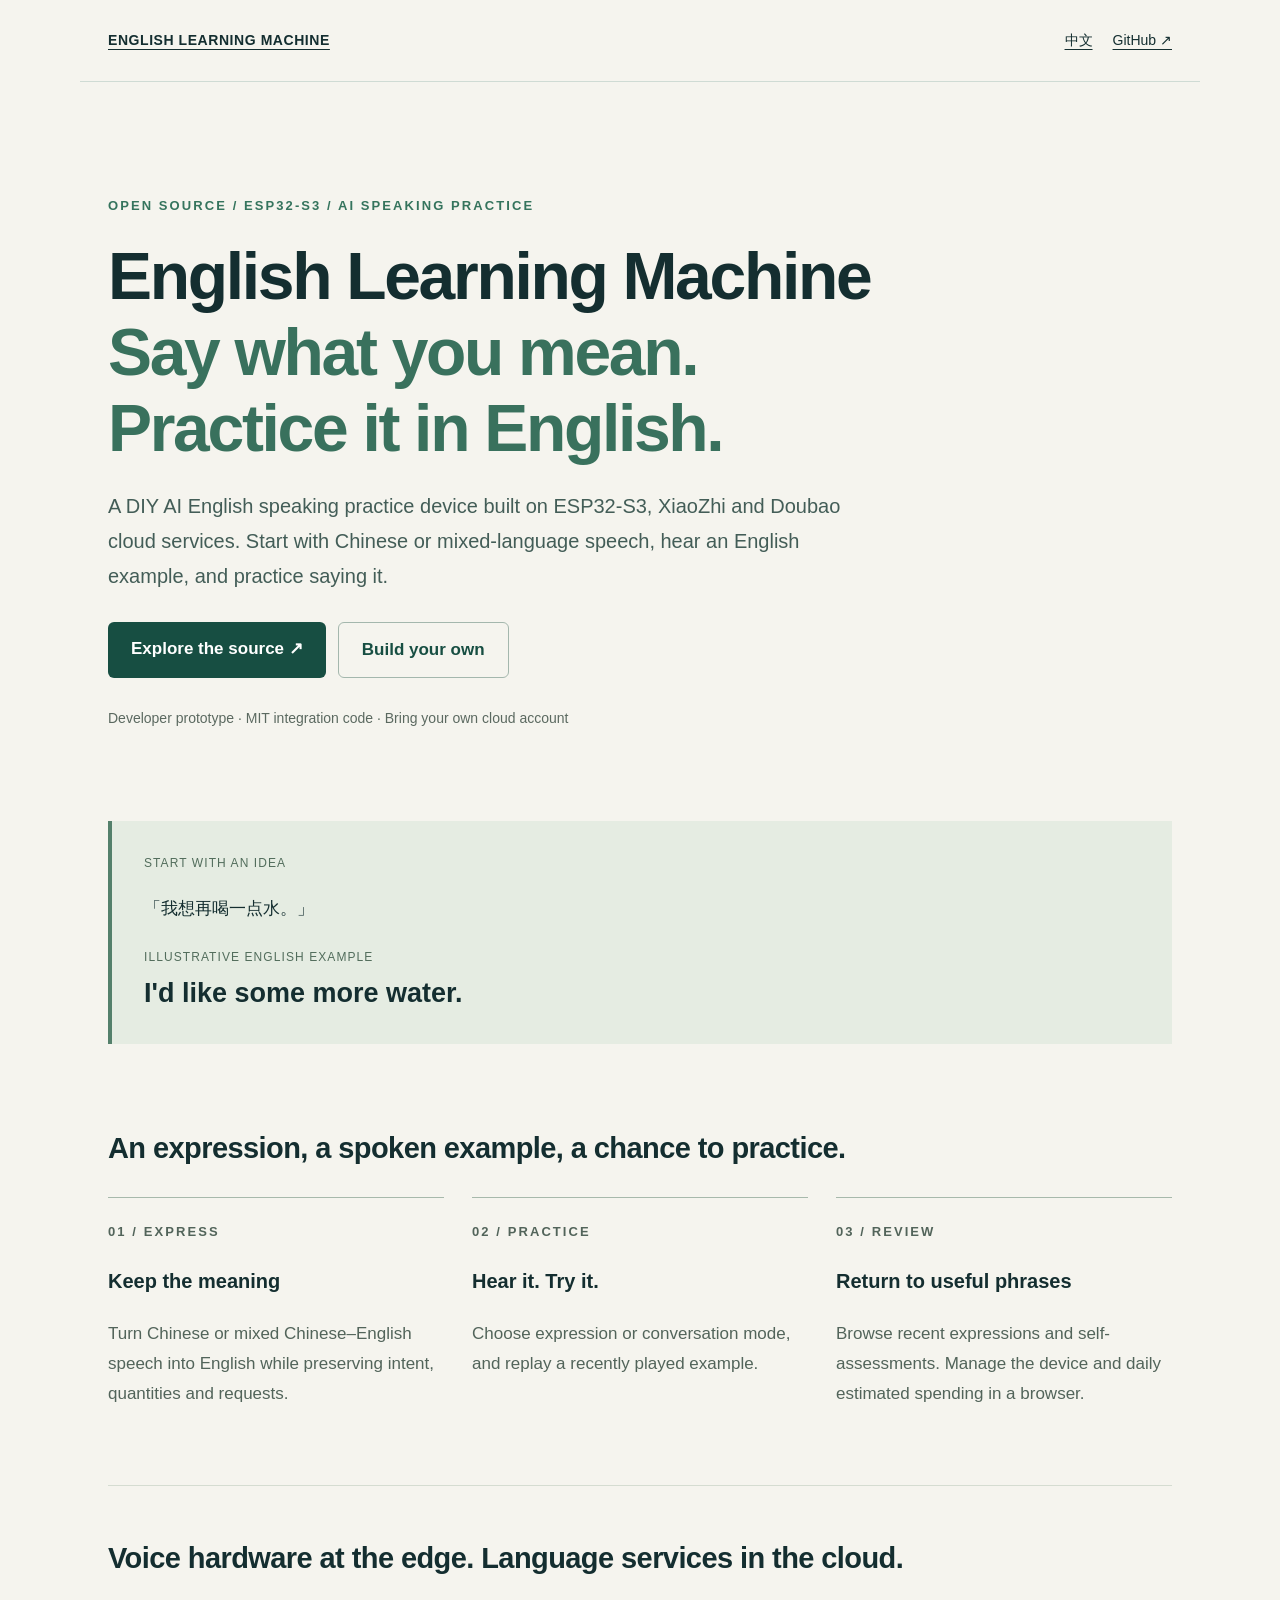
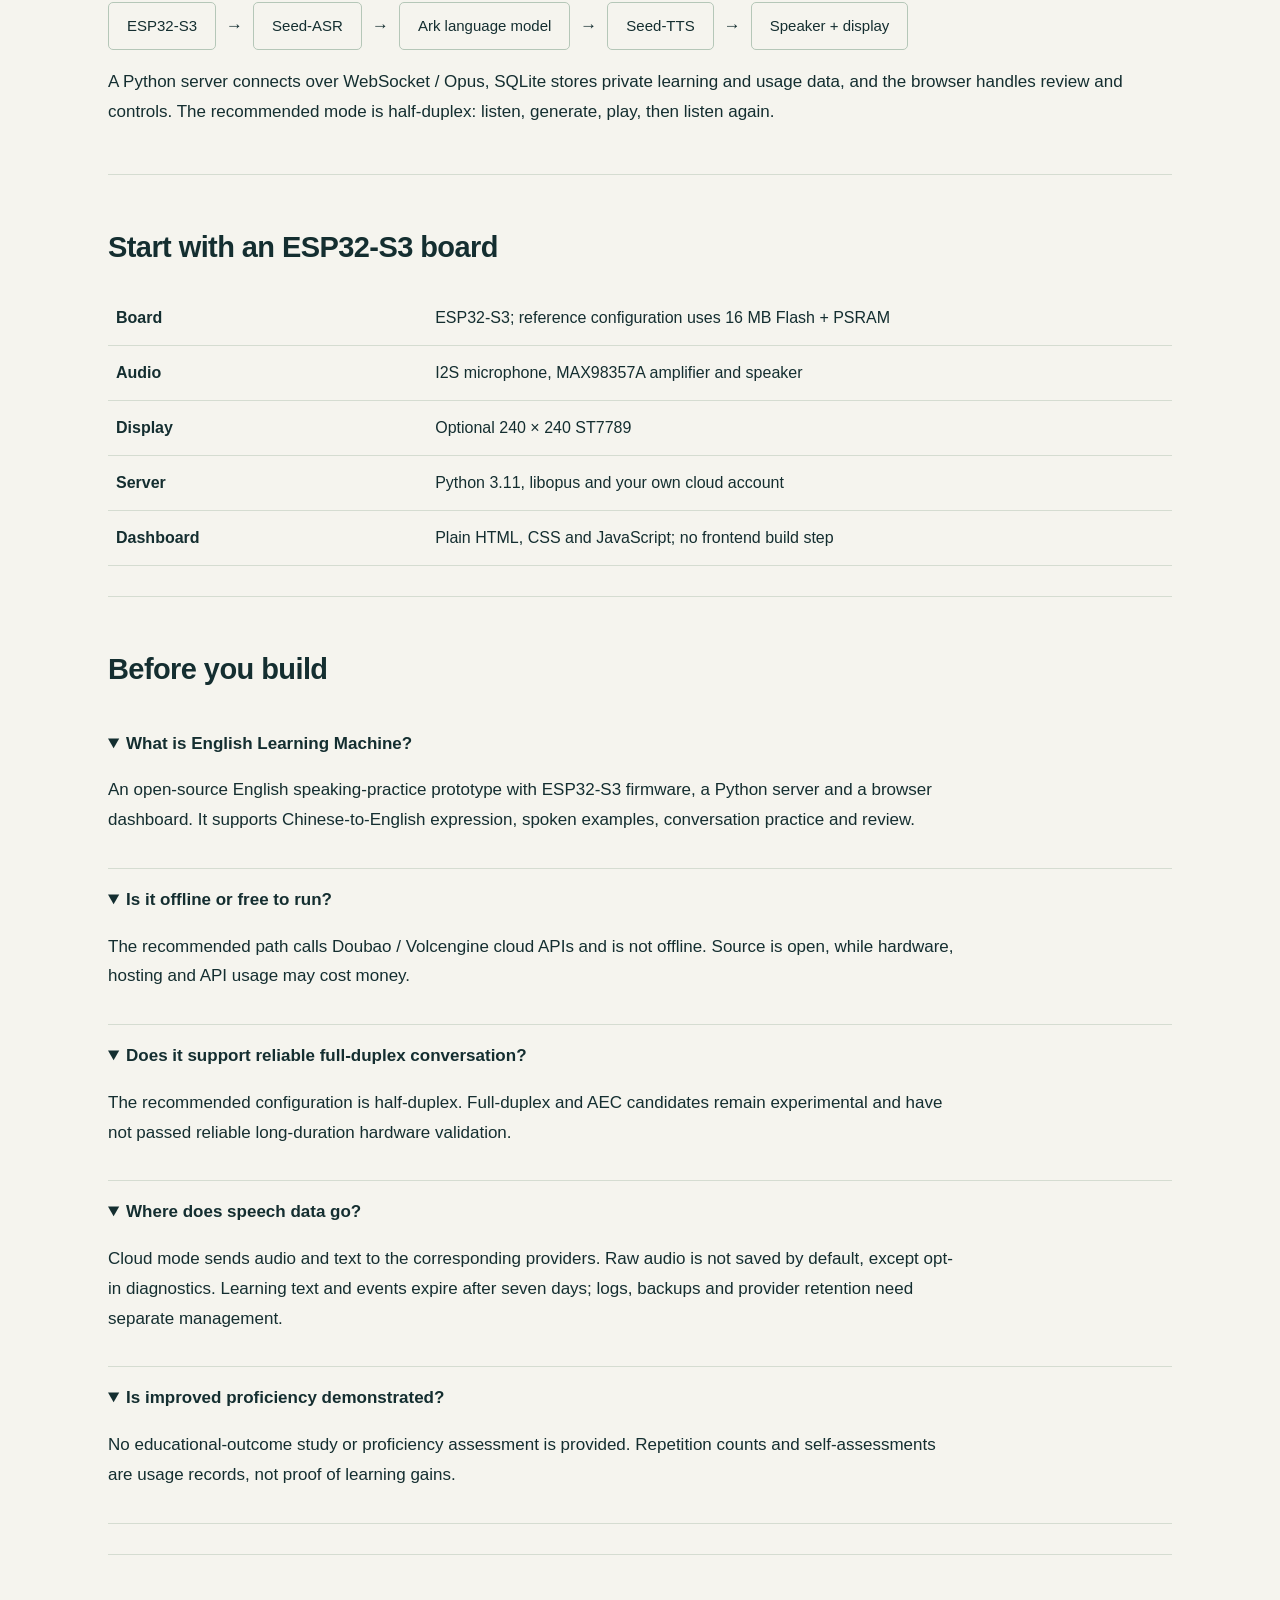
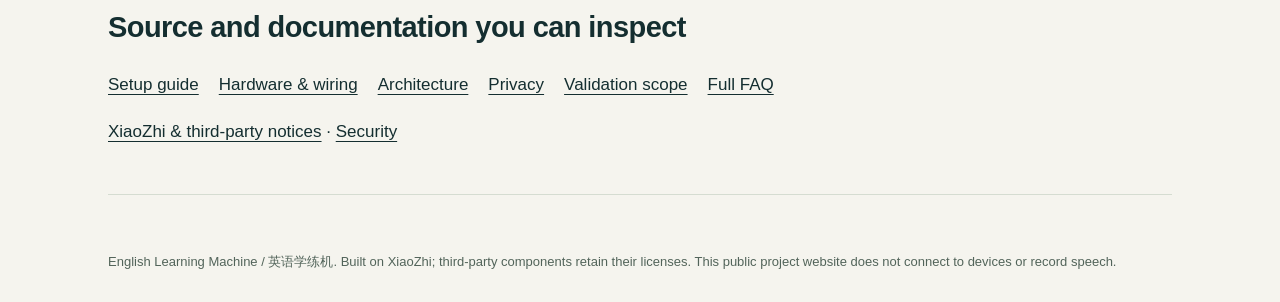
==== docs/en.html @ 185db41a "Release English Learning Machine source and bilingual public documentation" ====
<!doctype html>
<html lang="en"><head><meta charset="utf-8"><meta name="viewport" content="width=device-width, initial-scale=1">
<title>English Learning Machine | Open-Source ESP32-S3 AI Speaking Practice</title><meta name="description" content="Build an open-source ESP32-S3 English speaking practice device with XiaoZhi, Python and Doubao. Chinese-to-English expression, spoken examples, conversation practice and web review. Source, wiring and self-hosting guides.">
<meta name="robots" content="index,follow,max-image-preview:large"><link rel="canonical" href="https://aotefan.github.io/english-learning-machine/en.html">
<link rel="alternate" hreflang="zh-CN" href="https://aotefan.github.io/english-learning-machine/"><link rel="alternate" hreflang="en" href="https://aotefan.github.io/english-learning-machine/en.html"><link rel="alternate" hreflang="x-default" href="https://aotefan.github.io/english-learning-machine/">
<meta property="og:type" content="website"><meta property="og:title" content="English Learning Machine | Open-Source ESP32-S3 AI Speaking Practice"><meta property="og:description" content="Build an open-source ESP32-S3 English speaking practice device with XiaoZhi, Python and Doubao. Chinese-to-English expression, spoken examples, conversation practice and web review. Source, wiring and self-hosting guides."><meta property="og:url" content="https://aotefan.github.io/english-learning-machine/en.html"><meta property="og:site_name" content="English Learning Machine"><meta property="og:image" content="https://aotefan.github.io/english-learning-machine/social-preview.png"><meta property="og:image:width" content="1200"><meta property="og:image:height" content="630"><meta property="og:image:alt" content="English Learning Machine — ESP32-S3 AI English speaking practice">
<meta name="twitter:card" content="summary_large_image"><link rel="stylesheet" href="style.css"><script type="application/ld+json">{"@context": "https://schema.org", "@type": "SoftwareSourceCode", "name": "English Learning Machine", "alternateName": ["英语学练机", "English Edge"], "description": "Build an open-source ESP32-S3 English speaking practice device with XiaoZhi, Python and Doubao. Chinese-to-English expression, spoken examples, conversation practice and web review. Source, wiring and self-hosting guides.", "codeRepository": "https://github.com/aotefan/english-learning-machine", "url": "https://aotefan.github.io/english-learning-machine/en.html", "license": "https://github.com/aotefan/english-learning-machine/blob/main/LICENSE", "programmingLanguage": ["Python", "C++", "JavaScript"], "runtimePlatform": "ESP32-S3 and Python", "isAccessibleForFree": true, "inLanguage": "en"}</script></head>
<body><nav aria-label="Main"><a class="brand" href="en.html">ENGLISH LEARNING MACHINE</a><div class="links"><a href="index.html" lang="zh-CN">中文</a><a href="https://github.com/aotefan/english-learning-machine">GitHub ↗</a></div></nav>
<main><header class="hero"><p class="eyebrow">OPEN SOURCE / ESP32-S3 / AI SPEAKING PRACTICE</p><h1>English Learning Machine<span>Say what you mean.<br>Practice it in English.</span></h1><p class="lead">A DIY AI English speaking practice device built on ESP32-S3, XiaoZhi and Doubao cloud services. Start with Chinese or mixed-language speech, hear an English example, and practice saying it.</p><div class="actions"><a class="button" href="https://github.com/aotefan/english-learning-machine">Explore the source ↗</a><a class="button secondary" href="https://github.com/aotefan/english-learning-machine/blob/main/docs/quickstart.md">Build your own</a></div><p class="note">Developer prototype · MIT integration code · Bring your own cloud account</p></header>
<div class="example"><span class="label">Start with an idea</span><p>「我想再喝一点水。」</p><span class="label">Illustrative English example</span><strong>I'd like some more water.</strong></div>
<section><h2>An expression, a spoken example, a chance to practice.</h2><div class="grid"><article><p class="eyebrow">01 / EXPRESS</p><h3>Keep the meaning</h3><p>Turn Chinese or mixed Chinese–English speech into English while preserving intent, quantities and requests.</p></article><article><p class="eyebrow">02 / PRACTICE</p><h3>Hear it. Try it.</h3><p>Choose expression or conversation mode, and replay a recently played example.</p></article><article><p class="eyebrow">03 / REVIEW</p><h3>Return to useful phrases</h3><p>Browse recent expressions and self-assessments. Manage the device and daily estimated spending in a browser.</p></article></div></section>
<section><h2>Voice hardware at the edge. Language services in the cloud.</h2><div class="flow" aria-label="Architecture"><span>ESP32-S3</span><b aria-hidden="true">→</b><span>Seed-ASR</span><b aria-hidden="true">→</b><span>Ark language model</span><b aria-hidden="true">→</b><span>Seed-TTS</span><b aria-hidden="true">→</b><span>Speaker + display</span></div><p>A Python server connects over WebSocket / Opus, SQLite stores private learning and usage data, and the browser handles review and controls. The recommended mode is half-duplex: listen, generate, play, then listen again.</p></section>
<section><h2>Start with an ESP32-S3 board</h2><table><tr><th scope="row">Board</th><td>ESP32-S3; reference configuration uses 16 MB Flash + PSRAM</td></tr><tr><th scope="row">Audio</th><td>I2S microphone, MAX98357A amplifier and speaker</td></tr><tr><th scope="row">Display</th><td>Optional 240 × 240 ST7789</td></tr><tr><th scope="row">Server</th><td>Python 3.11, libopus and your own cloud account</td></tr><tr><th scope="row">Dashboard</th><td>Plain HTML, CSS and JavaScript; no frontend build step</td></tr></table></section>
<section><h2>Before you build</h2><details open><summary>What is English Learning Machine?</summary><p>An open-source English speaking-practice prototype with ESP32-S3 firmware, a Python server and a browser dashboard. It supports Chinese-to-English expression, spoken examples, conversation practice and review.</p></details><details open><summary>Is it offline or free to run?</summary><p>The recommended path calls Doubao / Volcengine cloud APIs and is not offline. Source is open, while hardware, hosting and API usage may cost money.</p></details><details open><summary>Does it support reliable full-duplex conversation?</summary><p>The recommended configuration is half-duplex. Full-duplex and AEC candidates remain experimental and have not passed reliable long-duration hardware validation.</p></details><details open><summary>Where does speech data go?</summary><p>Cloud mode sends audio and text to the corresponding providers. Raw audio is not saved by default, except opt-in diagnostics. Learning text and events expire after seven days; logs, backups and provider retention need separate management.</p></details><details open><summary>Is improved proficiency demonstrated?</summary><p>No educational-outcome study or proficiency assessment is provided. Repetition counts and self-assessments are usage records, not proof of learning gains.</p></details></section>
<section><h2>Source and documentation you can inspect</h2><div class="links"><a href="https://github.com/aotefan/english-learning-machine/blob/main/docs/quickstart.md">Setup guide</a><a href="https://github.com/aotefan/english-learning-machine/blob/main/docs/hardware.md">Hardware & wiring</a><a href="https://github.com/aotefan/english-learning-machine/blob/main/docs/architecture.md">Architecture</a><a href="https://github.com/aotefan/english-learning-machine/blob/main/docs/privacy.md">Privacy</a><a href="https://github.com/aotefan/english-learning-machine/blob/main/docs/validation.md">Validation scope</a><a href="https://github.com/aotefan/english-learning-machine/blob/main/docs/faq.md">Full FAQ</a></div><p><a href="https://github.com/aotefan/english-learning-machine/blob/main/THIRD_PARTY_NOTICES.md">XiaoZhi &amp; third-party notices</a> · <a href="https://github.com/aotefan/english-learning-machine/blob/main/SECURITY.md">Security</a></p></section></main><footer>English Learning Machine / 英语学练机. Built on XiaoZhi; third-party components retain their licenses. This public project website does not connect to devices or record speech.</footer></body></html>
---- docs/style.css ----
*{box-sizing:border-box}html{scroll-behavior:smooth}body{margin:0;background:#f5f4ee;color:#142e30;font:17px/1.75 -apple-system,BlinkMacSystemFont,"Segoe UI",sans-serif}a{color:inherit;text-underline-offset:4px}main,nav,footer{max-width:1120px;margin:auto;padding:28px}nav{display:flex;justify-content:space-between;gap:20px;font-size:14px;border-bottom:1px solid #cfdbd4}.brand{font-weight:750;letter-spacing:.04em}.hero{padding:72px 0 45px;max-width:900px}.eyebrow{color:#35745d;font-size:13px;letter-spacing:.16em;font-weight:700}h1{font-size:clamp(36px,5.7vw,66px);line-height:1.15;letter-spacing:-.035em;margin:22px 0}h1 span{display:block;color:#39715d}h2{font-size:29px;line-height:1.3;letter-spacing:-.02em}h3{font-size:20px}.lead{max-width:740px;font-size:20px;color:#435d57}.actions{display:flex;gap:12px;flex-wrap:wrap;margin:28px 0}.button{padding:12px 23px;border-radius:6px;background:#174e42;color:white;text-decoration:none;font-weight:650}.button.secondary{color:#174e42;background:transparent;border:1px solid #a4b7ad}.note{font-size:14px;color:#5b6960}.example{padding:26px 32px;background:#e5ece2;border-left:4px solid #54806b;margin:32px 0}.example strong{font-size:27px;display:block}.label{font-size:12px;letter-spacing:.09em;text-transform:uppercase;color:#526d5c}.grid{display:grid;grid-template-columns:repeat(3,1fr);gap:28px;margin:30px 0}.grid article{border-top:1px solid #a7b9ab;padding-top:10px}.grid p{color:#52645a}section{padding:30px 0;border-bottom:1px solid #d5dcd1}.flow{display:flex;flex-wrap:wrap;gap:10px;align-items:center}.flow span{border:1px solid #b5c7b8;border-radius:5px;padding:10px 18px;font-size:15px}table{border-collapse:collapse;width:100%;font-size:16px}td,th{text-align:left;padding:13px 8px;border-bottom:1px solid #d5dcd1}th{width:30%}details{padding:16px 0;border-bottom:1px solid #d5dcd1}summary{font-weight:650;cursor:pointer}details p{max-width:850px}footer{font-size:13px;color:#52645a}.links{display:flex;gap:20px;flex-wrap:wrap}code{font-size:.92em}a:focus-visible,summary:focus-visible{outline:3px solid #bd7a25;outline-offset:5px}@media(max-width:700px){main,nav,footer{padding:20px}.hero{padding:45px 0 20px}.grid{grid-template-columns:1fr;gap:4px}.lead{font-size:18px}.example{padding:20px}.example strong{font-size:23px}nav{font-size:12px}.flow span{padding:7px 10px}}
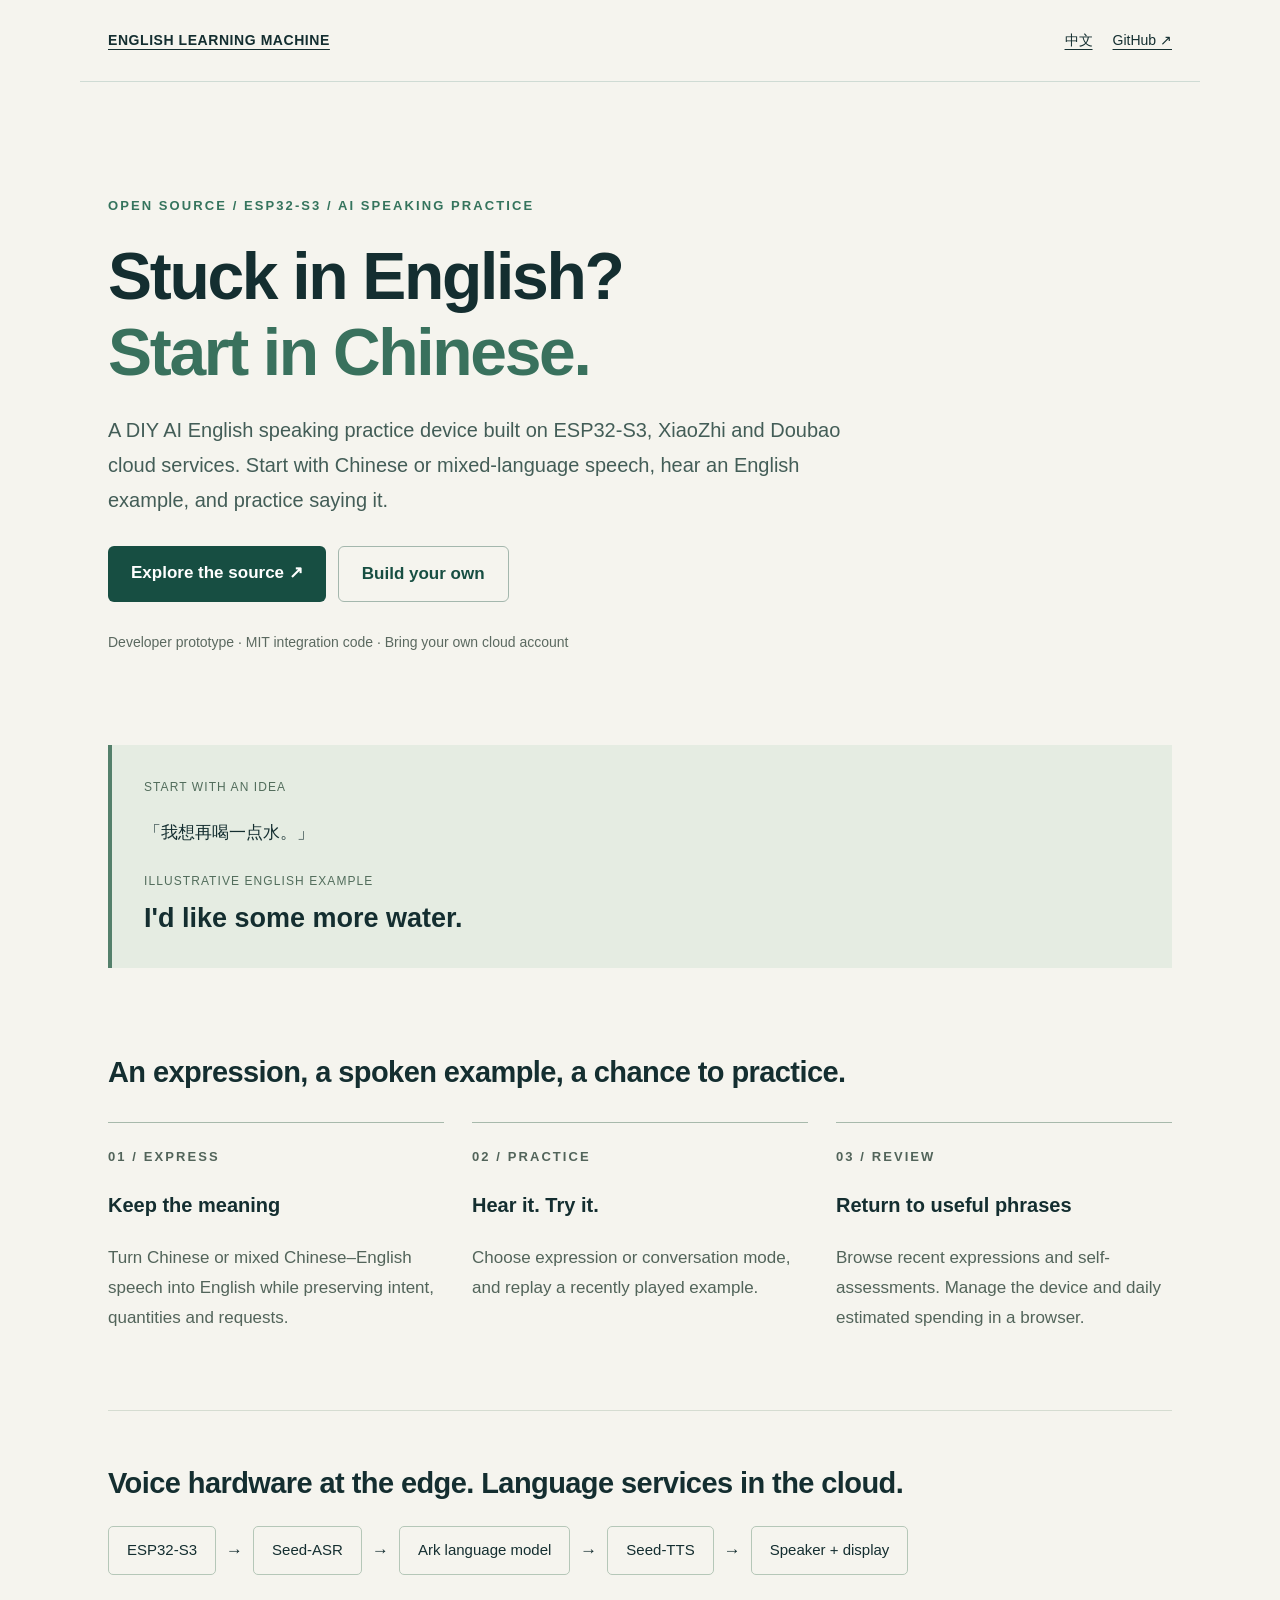
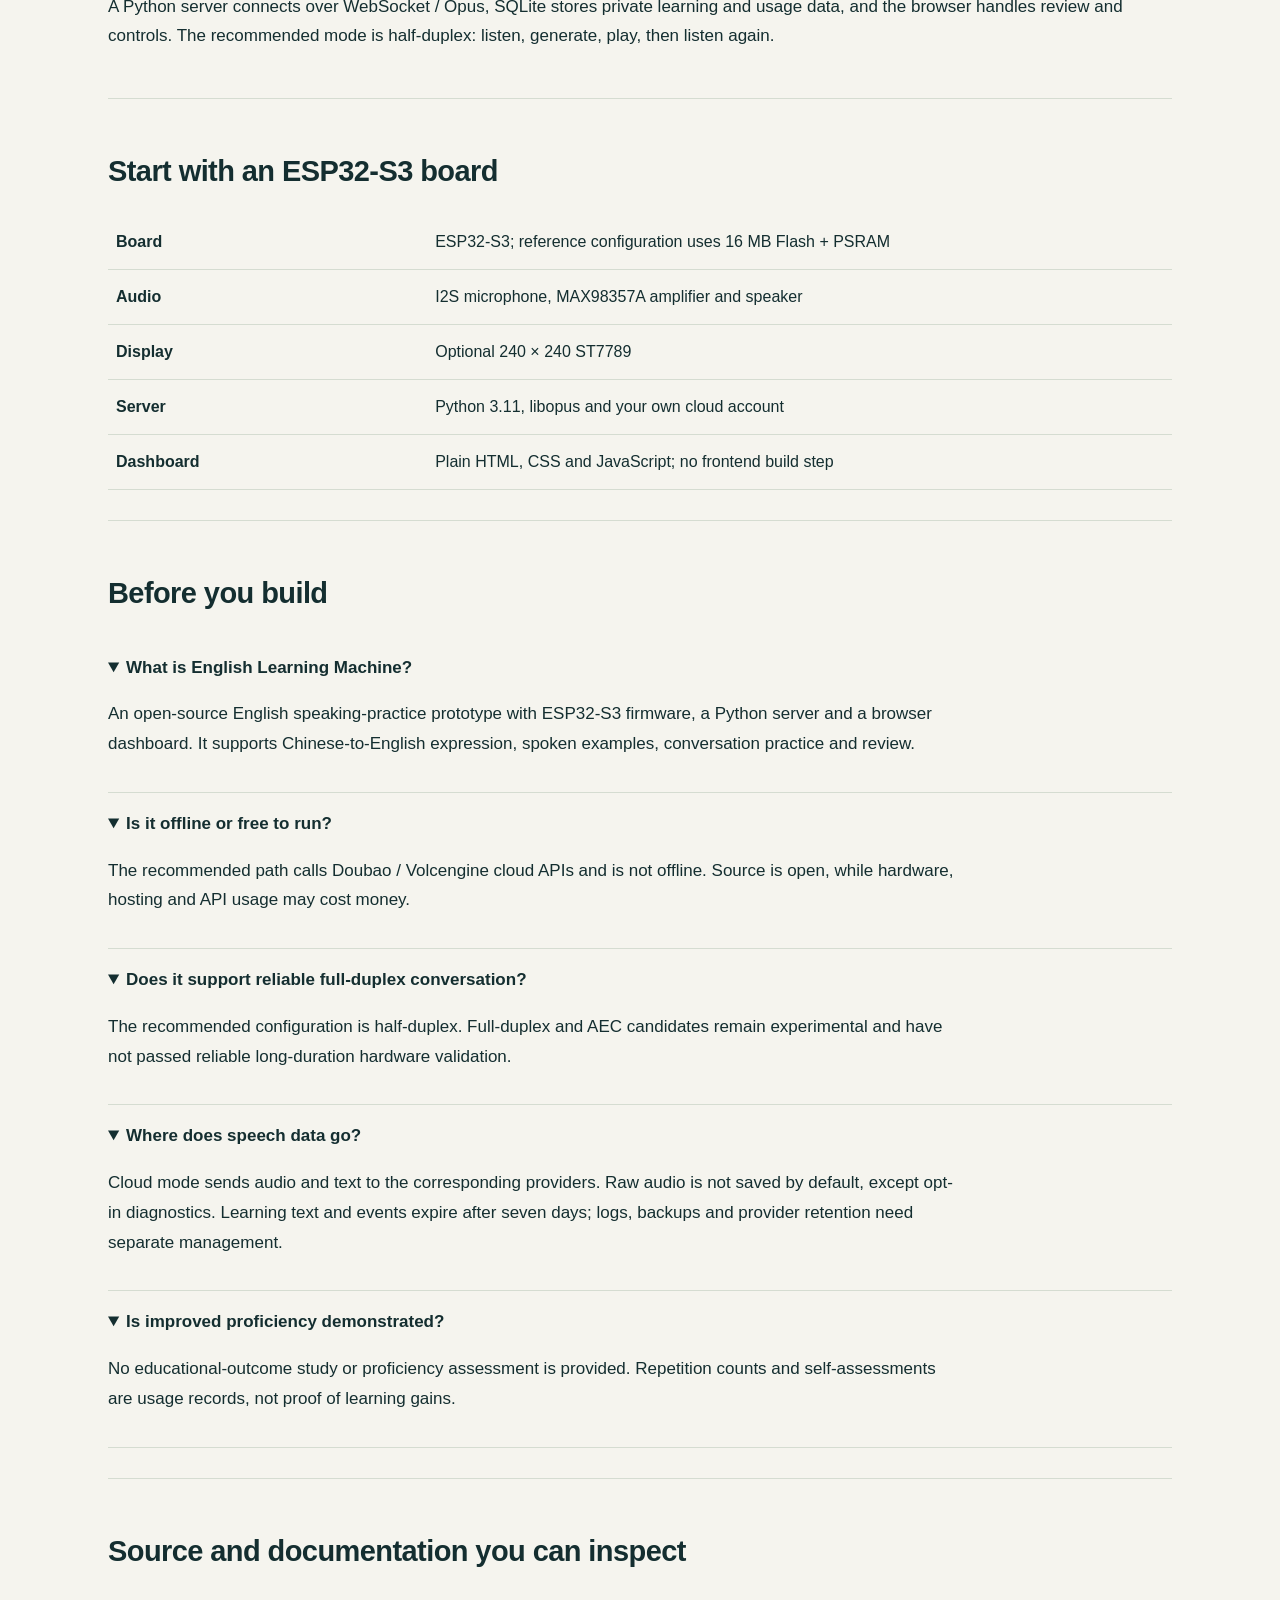
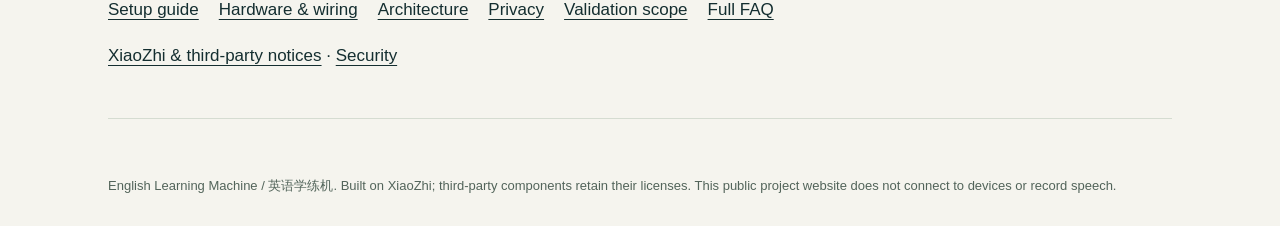
==== commit 9237cc5d: "Lead project titles with the learner need: start in Chinese when English stalls" ====
--- a/docs/en.html
+++ b/docs/en.html
@@ -1,12 +1,12 @@
 <!doctype html>
 <html lang="en"><head><meta charset="utf-8"><meta name="viewport" content="width=device-width, initial-scale=1">
-<title>English Learning Machine | Open-Source ESP32-S3 AI Speaking Practice</title><meta name="description" content="Build an open-source ESP32-S3 English speaking practice device with XiaoZhi, Python and Doubao. Chinese-to-English expression, spoken examples, conversation practice and web review. Source, wiring and self-hosting guides.">
+<title>Stuck in English? Start in Chinese | Open-Source English Learning Machine</title><meta name="description" content="Build an open-source ESP32-S3 English speaking practice device with XiaoZhi, Python and Doubao. Chinese-to-English expression, spoken examples, conversation practice and web review. Source, wiring and self-hosting guides.">
 <meta name="robots" content="index,follow,max-image-preview:large"><link rel="canonical" href="https://aotefan.github.io/english-learning-machine/en.html">
 <link rel="alternate" hreflang="zh-CN" href="https://aotefan.github.io/english-learning-machine/"><link rel="alternate" hreflang="en" href="https://aotefan.github.io/english-learning-machine/en.html"><link rel="alternate" hreflang="x-default" href="https://aotefan.github.io/english-learning-machine/">
-<meta property="og:type" content="website"><meta property="og:title" content="English Learning Machine | Open-Source ESP32-S3 AI Speaking Practice"><meta property="og:description" content="Build an open-source ESP32-S3 English speaking practice device with XiaoZhi, Python and Doubao. Chinese-to-English expression, spoken examples, conversation practice and web review. Source, wiring and self-hosting guides."><meta property="og:url" content="https://aotefan.github.io/english-learning-machine/en.html"><meta property="og:site_name" content="English Learning Machine"><meta property="og:image" content="https://aotefan.github.io/english-learning-machine/social-preview.png"><meta property="og:image:width" content="1200"><meta property="og:image:height" content="630"><meta property="og:image:alt" content="English Learning Machine — ESP32-S3 AI English speaking practice">
+<meta property="og:type" content="website"><meta property="og:title" content="Stuck in English? Start in Chinese | Open-Source English Learning Machine"><meta property="og:description" content="Build an open-source ESP32-S3 English speaking practice device with XiaoZhi, Python and Doubao. Chinese-to-English expression, spoken examples, conversation practice and web review. Source, wiring and self-hosting guides."><meta property="og:url" content="https://aotefan.github.io/english-learning-machine/en.html"><meta property="og:site_name" content="English Learning Machine"><meta property="og:image" content="https://aotefan.github.io/english-learning-machine/social-preview.png"><meta property="og:image:width" content="1200"><meta property="og:image:height" content="630"><meta property="og:image:alt" content="English Learning Machine — ESP32-S3 AI English speaking practice">
 <meta name="twitter:card" content="summary_large_image"><link rel="stylesheet" href="style.css"><script type="application/ld+json">{"@context": "https://schema.org", "@type": "SoftwareSourceCode", "name": "English Learning Machine", "alternateName": ["英语学练机", "English Edge"], "description": "Build an open-source ESP32-S3 English speaking practice device with XiaoZhi, Python and Doubao. Chinese-to-English expression, spoken examples, conversation practice and web review. Source, wiring and self-hosting guides.", "codeRepository": "https://github.com/aotefan/english-learning-machine", "url": "https://aotefan.github.io/english-learning-machine/en.html", "license": "https://github.com/aotefan/english-learning-machine/blob/main/LICENSE", "programmingLanguage": ["Python", "C++", "JavaScript"], "runtimePlatform": "ESP32-S3 and Python", "isAccessibleForFree": true, "inLanguage": "en"}</script></head>
 <body><nav aria-label="Main"><a class="brand" href="en.html">ENGLISH LEARNING MACHINE</a><div class="links"><a href="index.html" lang="zh-CN">中文</a><a href="https://github.com/aotefan/english-learning-machine">GitHub ↗</a></div></nav>
-<main><header class="hero"><p class="eyebrow">OPEN SOURCE / ESP32-S3 / AI SPEAKING PRACTICE</p><h1>English Learning Machine<span>Say what you mean.<br>Practice it in English.</span></h1><p class="lead">A DIY AI English speaking practice device built on ESP32-S3, XiaoZhi and Doubao cloud services. Start with Chinese or mixed-language speech, hear an English example, and practice saying it.</p><div class="actions"><a class="button" href="https://github.com/aotefan/english-learning-machine">Explore the source ↗</a><a class="button secondary" href="https://github.com/aotefan/english-learning-machine/blob/main/docs/quickstart.md">Build your own</a></div><p class="note">Developer prototype · MIT integration code · Bring your own cloud account</p></header>
+<main><header class="hero"><p class="eyebrow">OPEN SOURCE / ESP32-S3 / AI SPEAKING PRACTICE</p><h1>Stuck in English?<span>Start in Chinese.</span></h1><p class="lead">A DIY AI English speaking practice device built on ESP32-S3, XiaoZhi and Doubao cloud services. Start with Chinese or mixed-language speech, hear an English example, and practice saying it.</p><div class="actions"><a class="button" href="https://github.com/aotefan/english-learning-machine">Explore the source ↗</a><a class="button secondary" href="https://github.com/aotefan/english-learning-machine/blob/main/docs/quickstart.md">Build your own</a></div><p class="note">Developer prototype · MIT integration code · Bring your own cloud account</p></header>
 <div class="example"><span class="label">Start with an idea</span><p>「我想再喝一点水。」</p><span class="label">Illustrative English example</span><strong>I'd like some more water.</strong></div>
 <section><h2>An expression, a spoken example, a chance to practice.</h2><div class="grid"><article><p class="eyebrow">01 / EXPRESS</p><h3>Keep the meaning</h3><p>Turn Chinese or mixed Chinese–English speech into English while preserving intent, quantities and requests.</p></article><article><p class="eyebrow">02 / PRACTICE</p><h3>Hear it. Try it.</h3><p>Choose expression or conversation mode, and replay a recently played example.</p></article><article><p class="eyebrow">03 / REVIEW</p><h3>Return to useful phrases</h3><p>Browse recent expressions and self-assessments. Manage the device and daily estimated spending in a browser.</p></article></div></section>
 <section><h2>Voice hardware at the edge. Language services in the cloud.</h2><div class="flow" aria-label="Architecture"><span>ESP32-S3</span><b aria-hidden="true">→</b><span>Seed-ASR</span><b aria-hidden="true">→</b><span>Ark language model</span><b aria-hidden="true">→</b><span>Seed-TTS</span><b aria-hidden="true">→</b><span>Speaker + display</span></div><p>A Python server connects over WebSocket / Opus, SQLite stores private learning and usage data, and the browser handles review and controls. The recommended mode is half-duplex: listen, generate, play, then listen again.</p></section>
